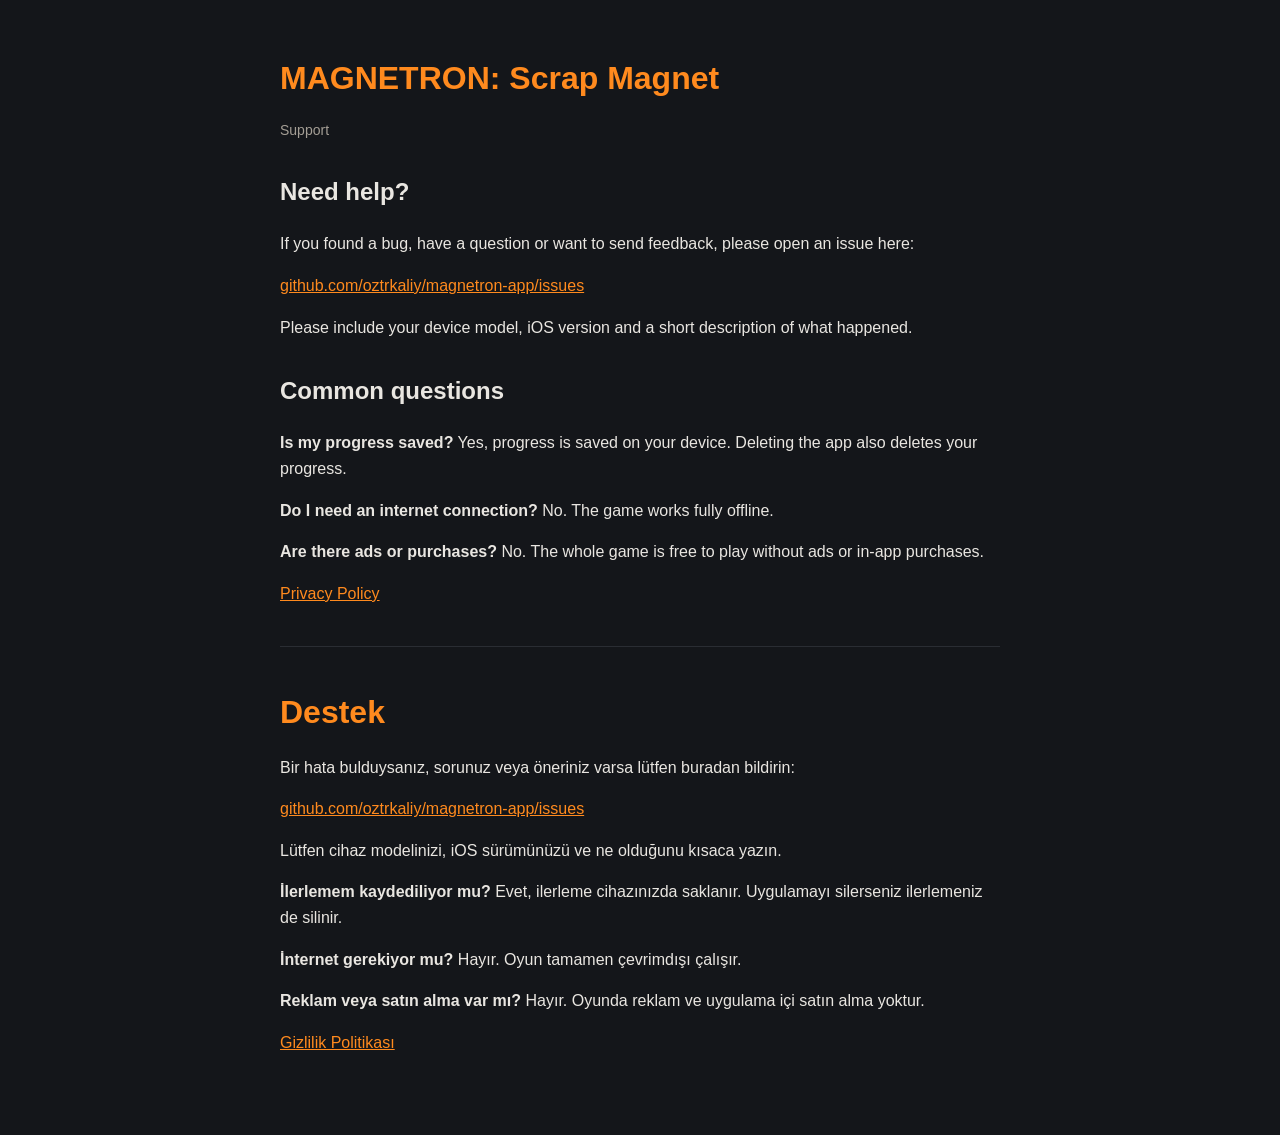
==== index.html @ 70dfc70e "Support and privacy policy pages" ====
<!doctype html><html lang="en"><head><meta charset="utf-8"><meta name="viewport" content="width=device-width,initial-scale=1">
<title>MAGNETRON Support</title><link rel="stylesheet" href="style.css"></head><body><main>
<h1>MAGNETRON: Scrap Magnet</h1><p class="muted">Support</p>
<h2>Need help?</h2>
<p>If you found a bug, have a question or want to send feedback, please open an issue here:</p>
<p><a href="https://github.com/oztrkaliy/magnetron-app/issues">github.com/oztrkaliy/magnetron-app/issues</a></p>
<p>Please include your device model, iOS version and a short description of what happened.</p>
<h2>Common questions</h2>
<p><b>Is my progress saved?</b> Yes, progress is saved on your device. Deleting the app also deletes your progress.</p>
<p><b>Do I need an internet connection?</b> No. The game works fully offline.</p>
<p><b>Are there ads or purchases?</b> No. The whole game is free to play without ads or in-app purchases.</p>
<p><a href="privacy.html">Privacy Policy</a></p>
<hr>
<h1>Destek</h1>
<p>Bir hata bulduysanız, sorunuz veya öneriniz varsa lütfen buradan bildirin:</p>
<p><a href="https://github.com/oztrkaliy/magnetron-app/issues">github.com/oztrkaliy/magnetron-app/issues</a></p>
<p>Lütfen cihaz modelinizi, iOS sürümünüzü ve ne olduğunu kısaca yazın.</p>
<p><b>İlerlemem kaydediliyor mu?</b> Evet, ilerleme cihazınızda saklanır. Uygulamayı silerseniz ilerlemeniz de silinir.</p>
<p><b>İnternet gerekiyor mu?</b> Hayır. Oyun tamamen çevrimdışı çalışır.</p>
<p><b>Reklam veya satın alma var mı?</b> Hayır. Oyunda reklam ve uygulama içi satın alma yoktur.</p>
<p><a href="privacy.html">Gizlilik Politikası</a></p>
</main></body></html>
---- style.css ----
:root{--bg:#14161a;--fg:#e9e6e1;--muted:#a49e95;--accent:#ff8a1e}
body{margin:0;background:var(--bg);color:var(--fg);font:16px/1.6 -apple-system,BlinkMacSystemFont,"Segoe UI",Roboto,sans-serif}
main{max-width:720px;margin:0 auto;padding:32px 16px 64px}
h1{color:var(--accent);margin-bottom:4px}h2{margin-top:32px}
a{color:var(--accent)}.muted{color:var(--muted);font-size:14px}
hr{border:0;border-top:1px solid #2a2d33;margin:40px 0}
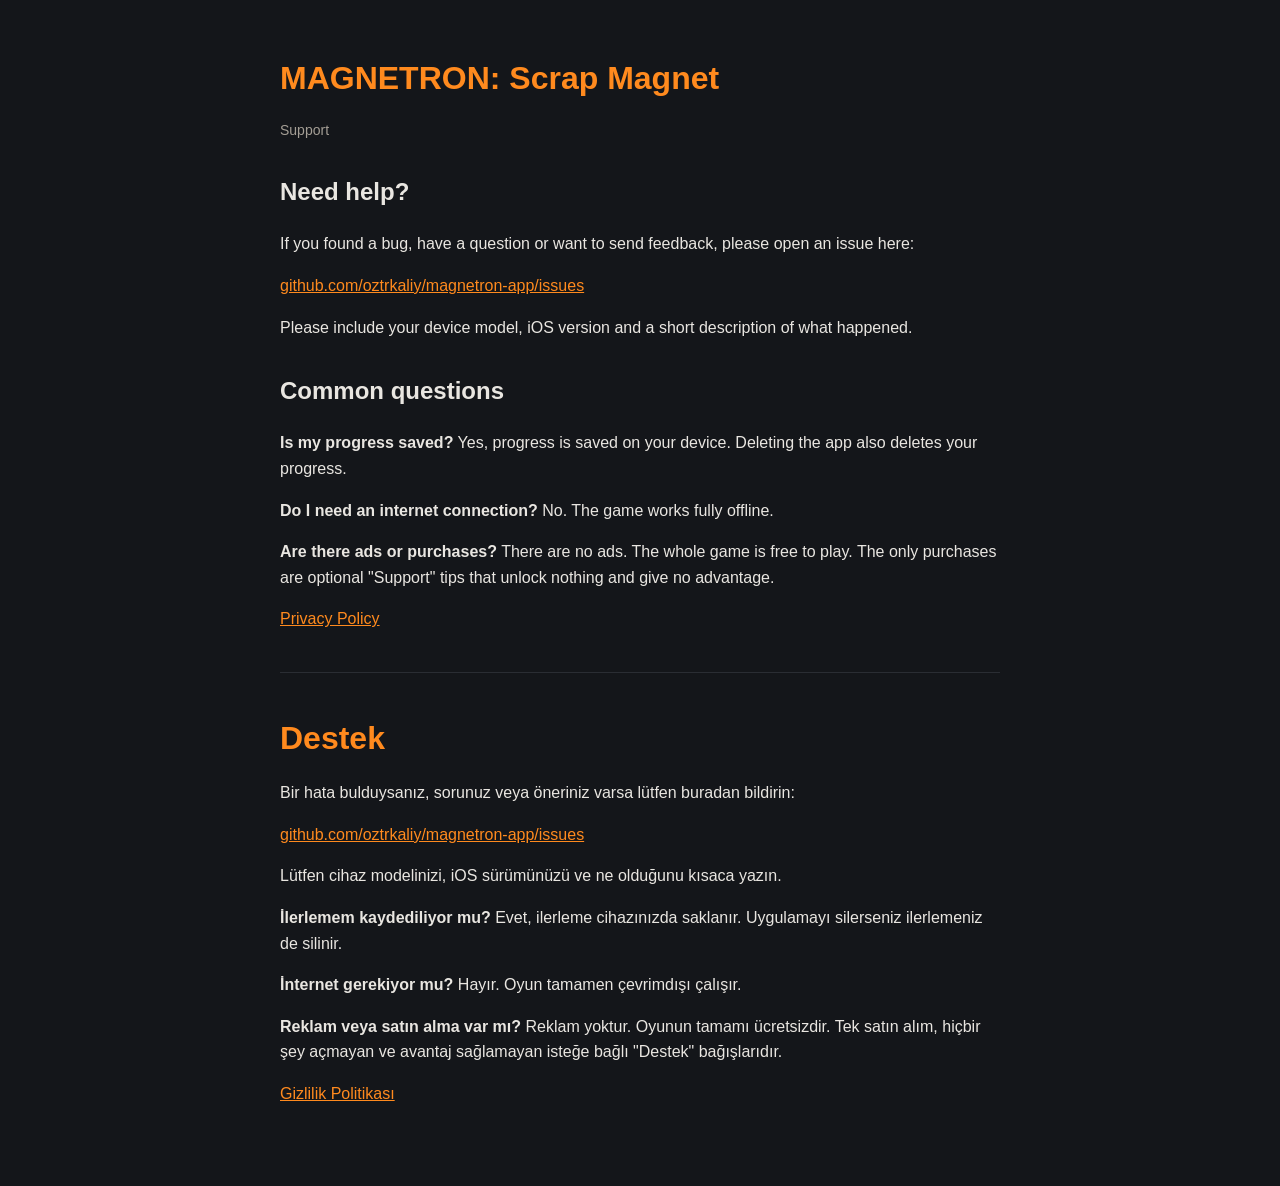
==== commit f9ab8392: "Mention optional Support tips (in-app purchases) in support and privacy pages Co-Authored-By: Claude" ====
--- a/index.html
+++ b/index.html
@@ -8,7 +8,7 @@
 <h2>Common questions</h2>
 <p><b>Is my progress saved?</b> Yes, progress is saved on your device. Deleting the app also deletes your progress.</p>
 <p><b>Do I need an internet connection?</b> No. The game works fully offline.</p>
-<p><b>Are there ads or purchases?</b> No. The whole game is free to play without ads or in-app purchases.</p>
+<p><b>Are there ads or purchases?</b> There are no ads. The whole game is free to play. The only purchases are optional "Support" tips that unlock nothing and give no advantage.</p>
 <p><a href="privacy.html">Privacy Policy</a></p>
 <hr>
 <h1>Destek</h1>
@@ -17,6 +17,6 @@
 <p>Lütfen cihaz modelinizi, iOS sürümünüzü ve ne olduğunu kısaca yazın.</p>
 <p><b>İlerlemem kaydediliyor mu?</b> Evet, ilerleme cihazınızda saklanır. Uygulamayı silerseniz ilerlemeniz de silinir.</p>
 <p><b>İnternet gerekiyor mu?</b> Hayır. Oyun tamamen çevrimdışı çalışır.</p>
-<p><b>Reklam veya satın alma var mı?</b> Hayır. Oyunda reklam ve uygulama içi satın alma yoktur.</p>
+<p><b>Reklam veya satın alma var mı?</b> Reklam yoktur. Oyunun tamamı ücretsizdir. Tek satın alım, hiçbir şey açmayan ve avantaj sağlamayan isteğe bağlı "Destek" bağışlarıdır.</p>
 <p><a href="privacy.html">Gizlilik Politikası</a></p>
 </main></body></html>
